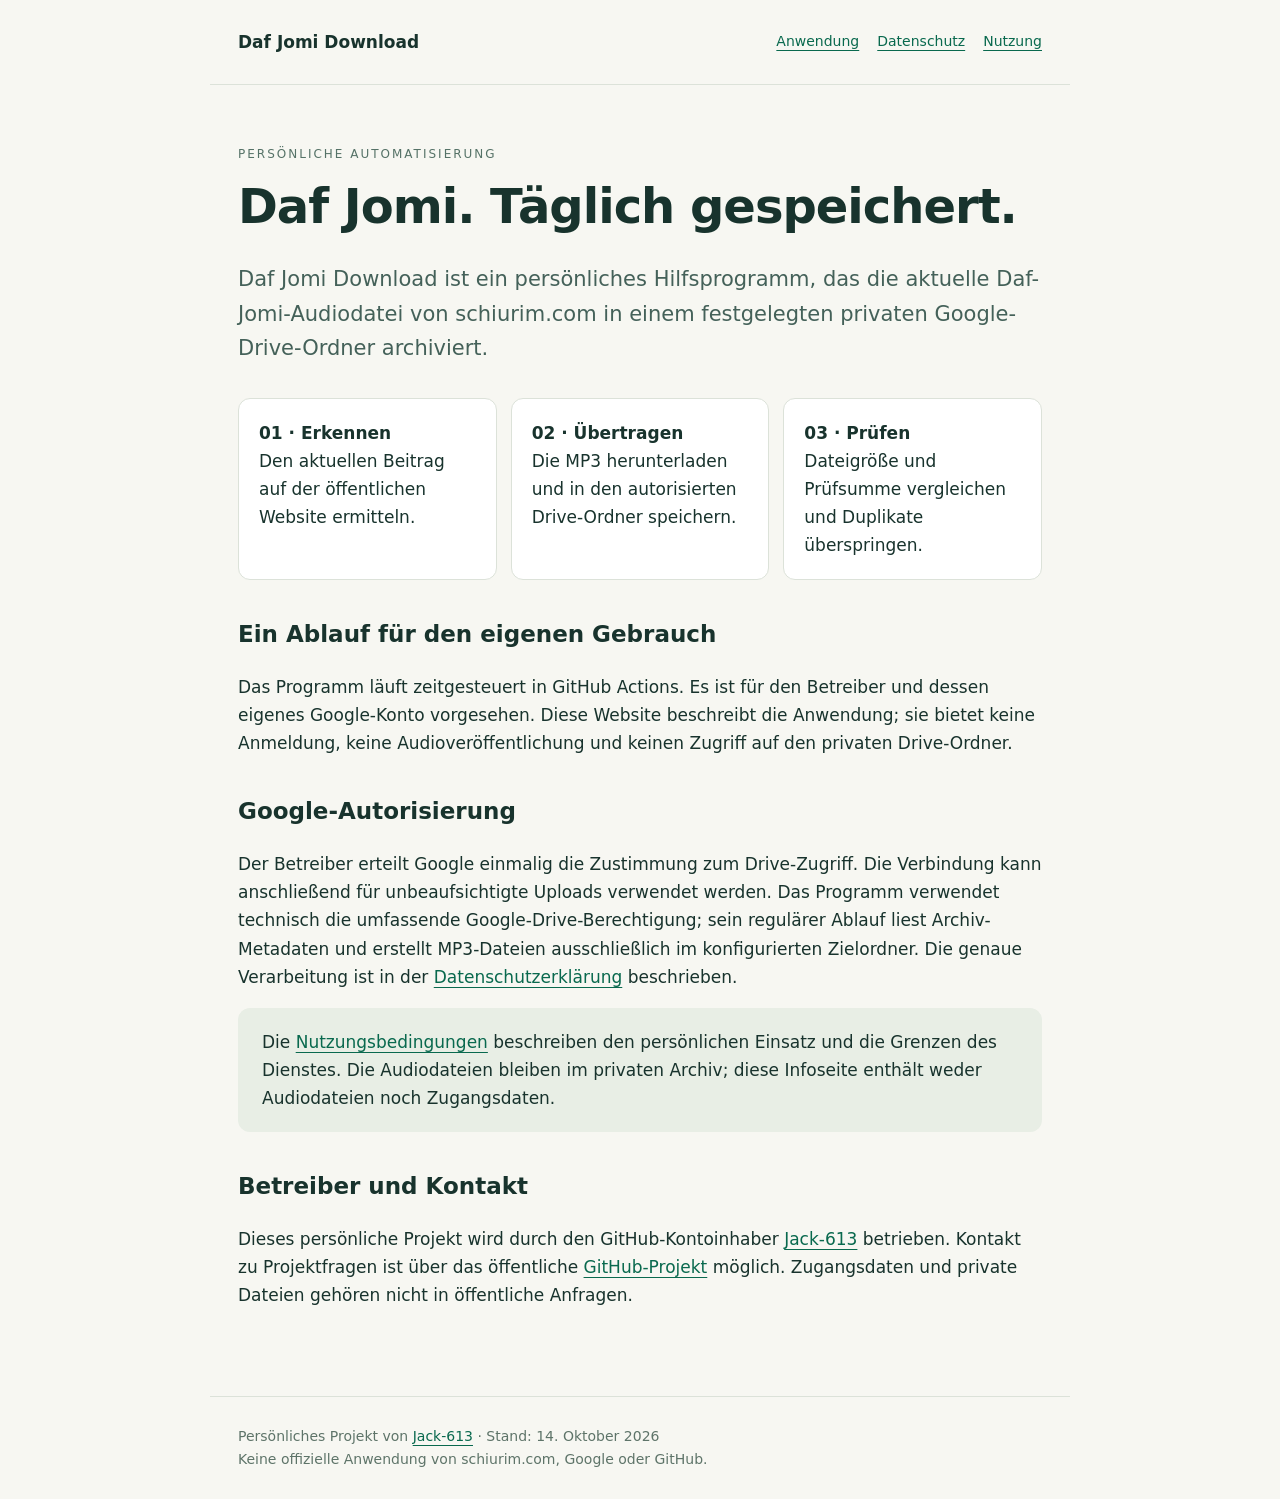
==== index.html @ 0ecc1ba0 "Publish app information, privacy notice and usage terms for Daf Jomi Download" ====
<!doctype html><html lang="de"><head><meta charset="utf-8"><meta name="viewport" content="width=device-width,initial-scale=1"><meta name="robots" content="noindex,follow"><meta name="description" content="Informationen zur persönlichen Anwendung Daf Jomi Download und zum Umgang mit Google-Drive-Daten."><title>Anwendung · Daf Jomi Download</title><link rel="stylesheet" href="style.css"></head><body><header><a class="brand" href="index.html">Daf Jomi Download</a><nav aria-label="Hauptnavigation"><a href="index.html">Anwendung</a><a href="datenschutz.html">Datenschutz</a><a href="nutzung.html">Nutzung</a></nav></header><main><div class="label">Persönliche Automatisierung</div><h1>Daf Jomi. Täglich gespeichert.</h1><p class="intro">Daf Jomi Download ist ein persönliches Hilfsprogramm, das die aktuelle Daf-Jomi-Audiodatei von schiurim.com in einem festgelegten privaten Google-Drive-Ordner archiviert.</p><div class="steps"><div class="step"><strong>01 · Erkennen</strong>Den aktuellen Beitrag auf der öffentlichen Website ermitteln.</div><div class="step"><strong>02 · Übertragen</strong>Die MP3 herunterladen und in den autorisierten Drive-Ordner speichern.</div><div class="step"><strong>03 · Prüfen</strong>Dateigröße und Prüfsumme vergleichen und Duplikate überspringen.</div></div><h2>Ein Ablauf für den eigenen Gebrauch</h2><p>Das Programm läuft zeitgesteuert in GitHub Actions. Es ist für den Betreiber und dessen eigenes Google-Konto vorgesehen. Diese Website beschreibt die Anwendung; sie bietet keine Anmeldung, keine Audioveröffentlichung und keinen Zugriff auf den privaten Drive-Ordner.</p><h2>Google-Autorisierung</h2><p>Der Betreiber erteilt Google einmalig die Zustimmung zum Drive-Zugriff. Die Verbindung kann anschließend für unbeaufsichtigte Uploads verwendet werden. Das Programm verwendet technisch die umfassende Google-Drive-Berechtigung; sein regulärer Ablauf liest Archiv-Metadaten und erstellt MP3-Dateien ausschließlich im konfigurierten Zielordner. Die genaue Verarbeitung ist in der <a href="datenschutz.html">Datenschutzerklärung</a> beschrieben.</p><p class="note">Die <a href="nutzung.html">Nutzungsbedingungen</a> beschreiben den persönlichen Einsatz und die Grenzen des Dienstes. Die Audiodateien bleiben im privaten Archiv; diese Infoseite enthält weder Audiodateien noch Zugangsdaten.</p><h2>Betreiber und Kontakt</h2><p>Dieses persönliche Projekt wird durch den GitHub-Kontoinhaber <a href="https://github.com/Jack-613">Jack-613</a> betrieben. Kontakt zu Projektfragen ist über das öffentliche <a href="https://github.com/Jack-613/jack-613.github.io/issues">GitHub-Projekt</a> möglich. Zugangsdaten und private Dateien gehören nicht in öffentliche Anfragen.</p></main><footer>Persönliches Projekt von <a href="https://github.com/Jack-613">Jack-613</a> · Stand: 14. Oktober 2026<br>Keine offizielle Anwendung von schiurim.com, Google oder GitHub.</footer></body></html>
---- style.css ----
*{box-sizing:border-box}body{margin:0;background:#f7f7f2;color:#18332d;font:17px/1.65 system-ui,-apple-system,BlinkMacSystemFont,"Segoe UI",sans-serif}a{color:#09694e;text-underline-offset:4px}a:focus-visible{outline:3px solid #c39024;outline-offset:4px}header,main,footer{max-width:860px;margin:auto;padding:28px}header{display:flex;gap:24px;justify-content:space-between;align-items:center;border-bottom:1px solid #dce2d9}nav{display:flex;gap:18px;flex-wrap:wrap;font-size:14px}.brand{font-weight:700;text-decoration:none;color:inherit}main{padding-top:60px;padding-bottom:70px}h1{font-size:clamp(32px,5vw,48px);line-height:1.15;letter-spacing:-1px;margin:14px 0 28px}h2{font-size:23px;margin-top:36px}.label{font-size:12px;letter-spacing:2px;text-transform:uppercase;color:#557267}.intro{font-size:21px;color:#446159}.note{background:#e8eee5;padding:20px 24px;border-radius:12px}.steps{display:grid;grid-template-columns:repeat(3,1fr);gap:14px;margin:32px 0}.step{padding:20px;background:white;border:1px solid #dce2d9;border-radius:12px}.step strong{display:block}.muted,footer{color:#5e7469;font-size:14px}footer{border-top:1px solid #dce2d9}li{margin:8px 0}code{overflow-wrap:anywhere}@media(max-width:620px){header{display:block}nav{margin-top:12px}.steps{grid-template-columns:1fr}main{padding-top:36px}}
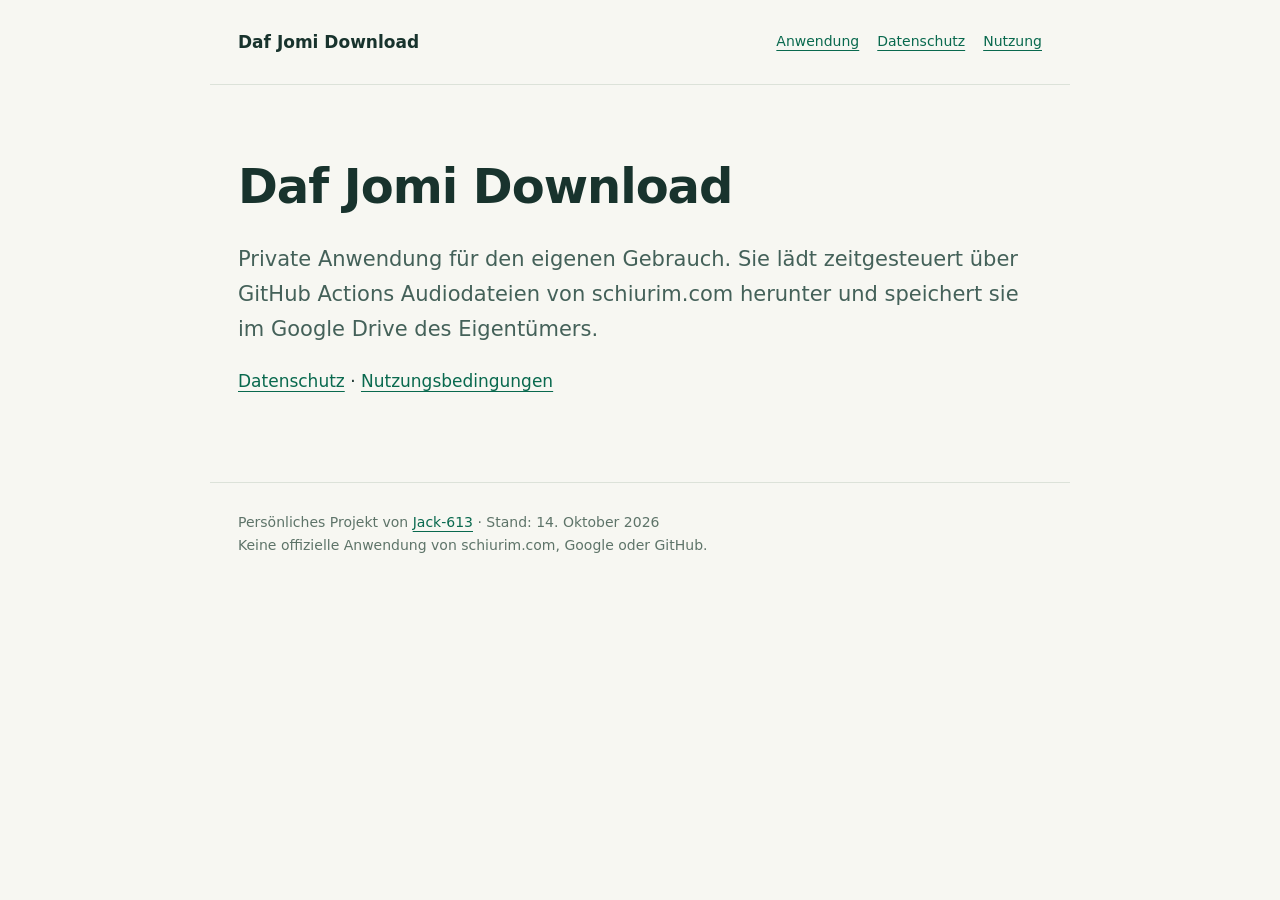
==== commit 0d0128a1: "Shorten homepage and discourage search indexing" ====
--- a/index.html
+++ b/index.html
@@ -1 +1 @@
-<!doctype html><html lang="de"><head><meta charset="utf-8"><meta name="viewport" content="width=device-width,initial-scale=1"><meta name="robots" content="noindex,follow"><meta name="description" content="Informationen zur persönlichen Anwendung Daf Jomi Download und zum Umgang mit Google-Drive-Daten."><title>Anwendung · Daf Jomi Download</title><link rel="stylesheet" href="style.css"></head><body><header><a class="brand" href="index.html">Daf Jomi Download</a><nav aria-label="Hauptnavigation"><a href="index.html">Anwendung</a><a href="datenschutz.html">Datenschutz</a><a href="nutzung.html">Nutzung</a></nav></header><main><div class="label">Persönliche Automatisierung</div><h1>Daf Jomi. Täglich gespeichert.</h1><p class="intro">Daf Jomi Download ist ein persönliches Hilfsprogramm, das die aktuelle Daf-Jomi-Audiodatei von schiurim.com in einem festgelegten privaten Google-Drive-Ordner archiviert.</p><div class="steps"><div class="step"><strong>01 · Erkennen</strong>Den aktuellen Beitrag auf der öffentlichen Website ermitteln.</div><div class="step"><strong>02 · Übertragen</strong>Die MP3 herunterladen und in den autorisierten Drive-Ordner speichern.</div><div class="step"><strong>03 · Prüfen</strong>Dateigröße und Prüfsumme vergleichen und Duplikate überspringen.</div></div><h2>Ein Ablauf für den eigenen Gebrauch</h2><p>Das Programm läuft zeitgesteuert in GitHub Actions. Es ist für den Betreiber und dessen eigenes Google-Konto vorgesehen. Diese Website beschreibt die Anwendung; sie bietet keine Anmeldung, keine Audioveröffentlichung und keinen Zugriff auf den privaten Drive-Ordner.</p><h2>Google-Autorisierung</h2><p>Der Betreiber erteilt Google einmalig die Zustimmung zum Drive-Zugriff. Die Verbindung kann anschließend für unbeaufsichtigte Uploads verwendet werden. Das Programm verwendet technisch die umfassende Google-Drive-Berechtigung; sein regulärer Ablauf liest Archiv-Metadaten und erstellt MP3-Dateien ausschließlich im konfigurierten Zielordner. Die genaue Verarbeitung ist in der <a href="datenschutz.html">Datenschutzerklärung</a> beschrieben.</p><p class="note">Die <a href="nutzung.html">Nutzungsbedingungen</a> beschreiben den persönlichen Einsatz und die Grenzen des Dienstes. Die Audiodateien bleiben im privaten Archiv; diese Infoseite enthält weder Audiodateien noch Zugangsdaten.</p><h2>Betreiber und Kontakt</h2><p>Dieses persönliche Projekt wird durch den GitHub-Kontoinhaber <a href="https://github.com/Jack-613">Jack-613</a> betrieben. Kontakt zu Projektfragen ist über das öffentliche <a href="https://github.com/Jack-613/jack-613.github.io/issues">GitHub-Projekt</a> möglich. Zugangsdaten und private Dateien gehören nicht in öffentliche Anfragen.</p></main><footer>Persönliches Projekt von <a href="https://github.com/Jack-613">Jack-613</a> · Stand: 14. Oktober 2026<br>Keine offizielle Anwendung von schiurim.com, Google oder GitHub.</footer></body></html>+<!doctype html><html lang="de"><head><meta charset="utf-8"><meta name="viewport" content="width=device-width,initial-scale=1"><meta name="robots" content="noindex,nofollow"><meta name="description" content="Informationen zur persönlichen Anwendung Daf Jomi Download und zum Umgang mit Google-Drive-Daten."><title>Anwendung · Daf Jomi Download</title><link rel="stylesheet" href="style.css"></head><body><header><a class="brand" href="index.html">Daf Jomi Download</a><nav aria-label="Hauptnavigation"><a href="index.html">Anwendung</a><a href="datenschutz.html">Datenschutz</a><a href="nutzung.html">Nutzung</a></nav></header><main><h1>Daf Jomi Download</h1><p class="intro">Private Anwendung für den eigenen Gebrauch. Sie lädt zeitgesteuert über GitHub Actions Audiodateien von schiurim.com herunter und speichert sie im Google Drive des Eigentümers.</p><p><a href="datenschutz.html">Datenschutz</a> · <a href="nutzung.html">Nutzungsbedingungen</a></p></main><footer>Persönliches Projekt von <a href="https://github.com/Jack-613">Jack-613</a> · Stand: 14. Oktober 2026<br>Keine offizielle Anwendung von schiurim.com, Google oder GitHub.</footer></body></html>
